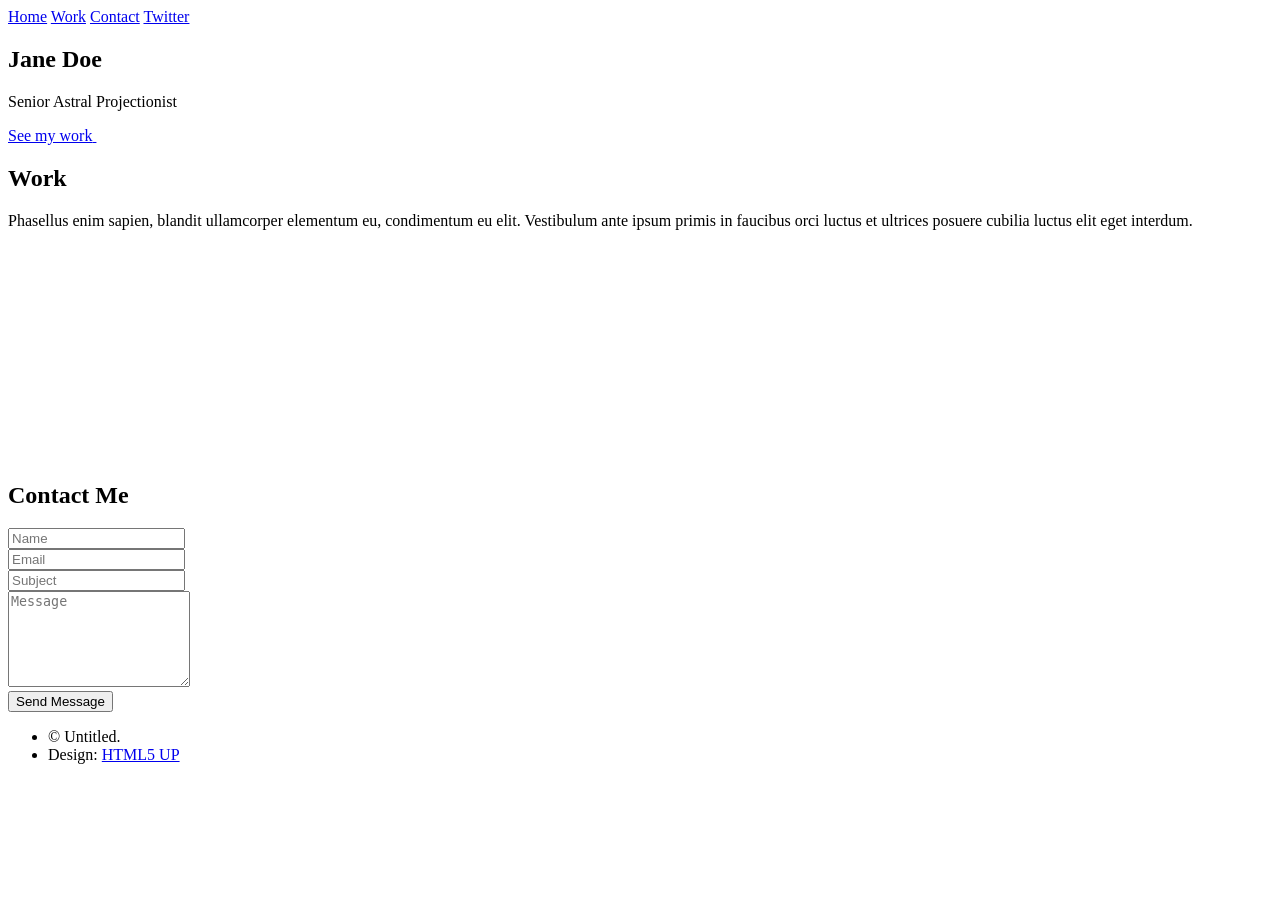
==== index.html @ b9b52a39 "template upload" ====
<!DOCTYPE HTML>
<!--
	Astral by HTML5 UP
	html5up.net | @ajlkn
	Free for personal and commercial use under the CCA 3.0 license (html5up.net/license)
-->
<html>
	<head>
		<title>Astral by HTML5 UP</title>
		<meta charset="utf-8" />
		<meta name="viewport" content="width=device-width, initial-scale=1, user-scalable=no" />
		<link rel="stylesheet" href="assets/css/main.css" />
		<noscript><link rel="stylesheet" href="assets/css/noscript.css" /></noscript>
	</head>
	<body class="is-preload">

		<!-- Wrapper-->
			<div id="wrapper">

				<!-- Nav -->
					<nav id="nav">
						<a href="#" class="icon solid fa-home"><span>Home</span></a>
						<a href="#work" class="icon solid fa-folder"><span>Work</span></a>
						<a href="#contact" class="icon solid fa-envelope"><span>Contact</span></a>
						<a href="https://twitter.com/ajlkn" class="icon brands fa-twitter"><span>Twitter</span></a>
					</nav>

				<!-- Main -->
					<div id="main">

						<!-- Me -->
							<article id="home" class="panel intro">
								<header>
									<h1>Jane Doe</h1>
									<p>Senior Astral Projectionist</p>
								</header>
								<a href="#work" class="jumplink pic">
									<span class="arrow icon solid fa-chevron-right"><span>See my work</span></span>
									<img src="images/me.jpg" alt="" />
								</a>
							</article>

						<!-- Work -->
							<article id="work" class="panel">
								<header>
									<h2>Work</h2>
								</header>
								<p>
									Phasellus enim sapien, blandit ullamcorper elementum eu, condimentum eu elit.
									Vestibulum ante ipsum primis in faucibus orci luctus et ultrices posuere cubilia
									luctus elit eget interdum.
								</p>
								<section>
									<div class="row">
										<div class="col-4 col-6-medium col-12-small">
											<a href="#" class="image fit"><img src="images/pic01.jpg" alt=""></a>
										</div>
										<div class="col-4 col-6-medium col-12-small">
											<a href="#" class="image fit"><img src="images/pic02.jpg" alt=""></a>
										</div>
										<div class="col-4 col-6-medium col-12-small">
											<a href="#" class="image fit"><img src="images/pic03.jpg" alt=""></a>
										</div>
										<div class="col-4 col-6-medium col-12-small">
											<a href="#" class="image fit"><img src="images/pic04.jpg" alt=""></a>
										</div>
										<div class="col-4 col-6-medium col-12-small">
											<a href="#" class="image fit"><img src="images/pic05.jpg" alt=""></a>
										</div>
										<div class="col-4 col-6-medium col-12-small">
											<a href="#" class="image fit"><img src="images/pic06.jpg" alt=""></a>
										</div>
										<div class="col-4 col-6-medium col-12-small">
											<a href="#" class="image fit"><img src="images/pic07.jpg" alt=""></a>
										</div>
										<div class="col-4 col-6-medium col-12-small">
											<a href="#" class="image fit"><img src="images/pic08.jpg" alt=""></a>
										</div>
										<div class="col-4 col-6-medium col-12-small">
											<a href="#" class="image fit"><img src="images/pic09.jpg" alt=""></a>
										</div>
										<div class="col-4 col-6-medium col-12-small">
											<a href="#" class="image fit"><img src="images/pic10.jpg" alt=""></a>
										</div>
										<div class="col-4 col-6-medium col-12-small">
											<a href="#" class="image fit"><img src="images/pic11.jpg" alt=""></a>
										</div>
										<div class="col-4 col-6-medium col-12-small">
											<a href="#" class="image fit"><img src="images/pic12.jpg" alt=""></a>
										</div>
									</div>
								</section>
							</article>

						<!-- Contact -->
							<article id="contact" class="panel">
								<header>
									<h2>Contact Me</h2>
								</header>
								<form action="#" method="post">
									<div>
										<div class="row">
											<div class="col-6 col-12-medium">
												<input type="text" name="name" placeholder="Name" />
											</div>
											<div class="col-6 col-12-medium">
												<input type="text" name="email" placeholder="Email" />
											</div>
											<div class="col-12">
												<input type="text" name="subject" placeholder="Subject" />
											</div>
											<div class="col-12">
												<textarea name="message" placeholder="Message" rows="6"></textarea>
											</div>
											<div class="col-12">
												<input type="submit" value="Send Message" />
											</div>
										</div>
									</div>
								</form>
							</article>

					</div>

				<!-- Footer -->
					<div id="footer">
						<ul class="copyright">
							<li>&copy; Untitled.</li><li>Design: <a href="http://html5up.net">HTML5 UP</a></li>
						</ul>
					</div>

			</div>

		<!-- Scripts -->
			<script src="assets/js/jquery.min.js"></script>
			<script src="assets/js/browser.min.js"></script>
			<script src="assets/js/breakpoints.min.js"></script>
			<script src="assets/js/util.js"></script>
			<script src="assets/js/main.js"></script>

	</body>
</html>
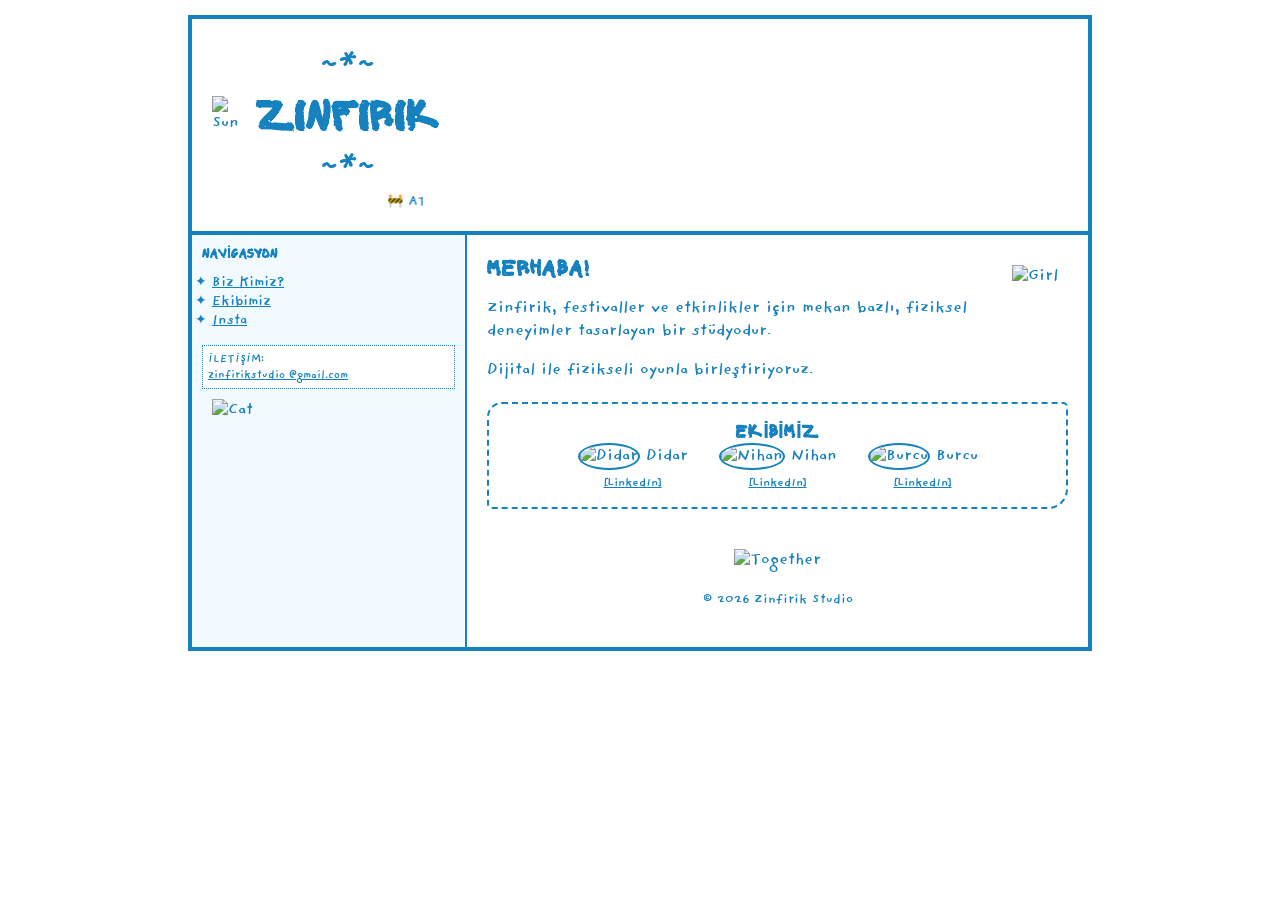
==== commit c35d0667: "index naming fix" ====
--- a/index.html
+++ b/index.html
@@ -1,142 +1,82 @@
-<!DOCTYPE HTML>
-<!--
-	Astral by HTML5 UP
-	html5up.net | @ajlkn
-	Free for personal and commercial use under the CCA 3.0 license (html5up.net/license)
--->
-<html>
-	<head>
-		<title>Astral by HTML5 UP</title>
-		<meta charset="utf-8" />
-		<meta name="viewport" content="width=device-width, initial-scale=1, user-scalable=no" />
-		<link rel="stylesheet" href="assets/css/main.css" />
-		<noscript><link rel="stylesheet" href="assets/css/noscript.css" /></noscript>
-	</head>
-	<body class="is-preload">
-
-		<!-- Wrapper-->
-			<div id="wrapper">
-
-				<!-- Nav -->
-					<nav id="nav">
-						<a href="#" class="icon solid fa-home"><span>Home</span></a>
-						<a href="#work" class="icon solid fa-folder"><span>Work</span></a>
-						<a href="#contact" class="icon solid fa-envelope"><span>Contact</span></a>
-						<a href="https://twitter.com/ajlkn" class="icon brands fa-twitter"><span>Twitter</span></a>
-					</nav>
-
-				<!-- Main -->
-					<div id="main">
-
-						<!-- Me -->
-							<article id="home" class="panel intro">
-								<header>
-									<h1>Jane Doe</h1>
-									<p>Senior Astral Projectionist</p>
-								</header>
-								<a href="#work" class="jumplink pic">
-									<span class="arrow icon solid fa-chevron-right"><span>See my work</span></span>
-									<img src="images/me.jpg" alt="" />
-								</a>
-							</article>
-
-						<!-- Work -->
-							<article id="work" class="panel">
-								<header>
-									<h2>Work</h2>
-								</header>
-								<p>
-									Phasellus enim sapien, blandit ullamcorper elementum eu, condimentum eu elit.
-									Vestibulum ante ipsum primis in faucibus orci luctus et ultrices posuere cubilia
-									luctus elit eget interdum.
-								</p>
-								<section>
-									<div class="row">
-										<div class="col-4 col-6-medium col-12-small">
-											<a href="#" class="image fit"><img src="images/pic01.jpg" alt=""></a>
-										</div>
-										<div class="col-4 col-6-medium col-12-small">
-											<a href="#" class="image fit"><img src="images/pic02.jpg" alt=""></a>
-										</div>
-										<div class="col-4 col-6-medium col-12-small">
-											<a href="#" class="image fit"><img src="images/pic03.jpg" alt=""></a>
-										</div>
-										<div class="col-4 col-6-medium col-12-small">
-											<a href="#" class="image fit"><img src="images/pic04.jpg" alt=""></a>
-										</div>
-										<div class="col-4 col-6-medium col-12-small">
-											<a href="#" class="image fit"><img src="images/pic05.jpg" alt=""></a>
-										</div>
-										<div class="col-4 col-6-medium col-12-small">
-											<a href="#" class="image fit"><img src="images/pic06.jpg" alt=""></a>
-										</div>
-										<div class="col-4 col-6-medium col-12-small">
-											<a href="#" class="image fit"><img src="images/pic07.jpg" alt=""></a>
-										</div>
-										<div class="col-4 col-6-medium col-12-small">
-											<a href="#" class="image fit"><img src="images/pic08.jpg" alt=""></a>
-										</div>
-										<div class="col-4 col-6-medium col-12-small">
-											<a href="#" class="image fit"><img src="images/pic09.jpg" alt=""></a>
-										</div>
-										<div class="col-4 col-6-medium col-12-small">
-											<a href="#" class="image fit"><img src="images/pic10.jpg" alt=""></a>
-										</div>
-										<div class="col-4 col-6-medium col-12-small">
-											<a href="#" class="image fit"><img src="images/pic11.jpg" alt=""></a>
-										</div>
-										<div class="col-4 col-6-medium col-12-small">
-											<a href="#" class="image fit"><img src="images/pic12.jpg" alt=""></a>
-										</div>
-									</div>
-								</section>
-							</article>
-
-						<!-- Contact -->
-							<article id="contact" class="panel">
-								<header>
-									<h2>Contact Me</h2>
-								</header>
-								<form action="#" method="post">
-									<div>
-										<div class="row">
-											<div class="col-6 col-12-medium">
-												<input type="text" name="name" placeholder="Name" />
-											</div>
-											<div class="col-6 col-12-medium">
-												<input type="text" name="email" placeholder="Email" />
-											</div>
-											<div class="col-12">
-												<input type="text" name="subject" placeholder="Subject" />
-											</div>
-											<div class="col-12">
-												<textarea name="message" placeholder="Message" rows="6"></textarea>
-											</div>
-											<div class="col-12">
-												<input type="submit" value="Send Message" />
-											</div>
-										</div>
-									</div>
-								</form>
-							</article>
-
-					</div>
-
-				<!-- Footer -->
-					<div id="footer">
-						<ul class="copyright">
-							<li>&copy; Untitled.</li><li>Design: <a href="http://html5up.net">HTML5 UP</a></li>
-						</ul>
-					</div>
-
-			</div>
-
-		<!-- Scripts -->
-			<script src="assets/js/jquery.min.js"></script>
-			<script src="assets/js/browser.min.js"></script>
-			<script src="assets/js/breakpoints.min.js"></script>
-			<script src="assets/js/util.js"></script>
-			<script src="assets/js/main.js"></script>
-
-	</body>
+<!DOCTYPE html>
+<html lang="tr">
+<head>
+    <meta charset="UTF-8">
+    <meta name="viewport" content="width=device-width, initial-scale=1.0">
+    <title>~*~ Zinfirik Playful Experiences ~*~</title>
+    <link rel="stylesheet" href="style.css">
+</head>
+<body>
+
+<div class="wrapper">
+    <div class="header">
+        <div class="header-content">
+            <div class="header-title-container">
+                <img src="images/sun.png" style="width: 40px; height: auto;" alt="Sun">
+                <h1 style="font-size: clamp(1.4em, 5vw, 3em);">
+                    <span class="tilde-deco">~*~</span> 
+                    ZINFIRIK 
+                    <span class="tilde-deco">~*~</span>
+                </h1>
+            </div>
+            <!-- Kayan yazı artık kapsayıcısı içinde ortalı -->
+            <marquee scrollamount="4" style="font-size: 0.8em; width: 80%;"><strong>🚧 ATÖLYEDEYİZ... ÇOK YAKINDA SİZLERLE! 🚧</strong></marquee>
+        </div>
+    </div>
+
+    <div class="main-container">
+        <div class="sidebar">
+            <h3>NAVİGASYON</h3>
+            <ul style="list-style: '✦ '; padding-left: 10px; line-height: 1.4; font-size: 0.85em;">
+                <li><a href="#biz">Biz Kimiz?</a></li>
+                <li><a href="#ekip">Ekibimiz</a></li>
+                <li><a href="https://instagram.com/zinfirik" target="_blank">Insta</a></li>
+            </ul>
+            
+            <div class="contact-box">
+                <strong>İLETİŞİM:</strong><br>
+                <a href="mailto:zinfirikstudio@gmail.com">zinfirikstudio @gmail.com</a>
+            </div>
+
+            <img src="images/cat.png" class="deco-img" style="width: 80%; margin-top: 10px;" alt="Cat">
+        </div>
+
+        <div class="content">
+            <div id="biz">
+                <img src="images/girl.png" class="deco-img float-right" alt="Girl">
+                <h2 style="font-size: 1.6em;">Merhaba!</h2>
+                <p><b>Zinfirik</b>, festivaller ve etkinlikler için <b>mekan bazlı, fiziksel deneyimler</b> tasarlayan bir stüdyodur.</p>
+                <p>Dijital ile fizikseli oyunla birleştiriyoruz.</p>
+            </div>
+
+            <div class="team-section" id="ekip">
+                <h3 style="font-size: 1.3em;">EKİBİMİZ</h3>
+                <div class="team-grid">
+                    <div class="team-member">
+                        <img src="images/teamDidar.png" alt="Didar">
+                        <strong>Didar</strong>
+                        <a href="https://www.linkedin.com/in/didar" target="_blank" style="font-size: 0.75em; display: block;">[LinkedIn]</a>
+                    </div>
+                    <div class="team-member">
+                        <img src="images/teamNihan.png" alt="Nihan">
+                        <strong>Nihan</strong>
+                        <a href="https://www.linkedin.com/in/nihan" target="_blank" style="font-size: 0.75em; display: block;">[LinkedIn]</a>
+                    </div>
+                    <div class="team-member">
+                        <img src="images/teamBurcu.png" alt="Burcu">
+                        <strong>Burcu</strong>
+                        <a href="https://www.linkedin.com/in/burcu" target="_blank" style="font-size: 0.75em; display: block;">[LinkedIn]</a>
+                    </div>
+                </div>
+            </div>
+
+            <div style="clear: both; text-align: center; padding-top: 20px;">
+                <img src="images/together.png" style="max-width: 120px;" alt="Together">
+                <p><small>© 2026 Zinfirik Studio</small></p>
+            </div>
+        </div>
+    </div>
+</div>
+
+</body>
 </html>
--- a/style.css
+++ b/style.css
@@ -0,0 +1,129 @@
+/* --- 1. FONT TANIMLAMALARI --- */
+@font-face {
+    font-family: 'Aka-AcidGRPathetic';
+    src: url('fonts/Aka-AcidGRPathetic.ttf.woff') format('woff'),
+         url('fonts/Aka-AcidGRPathetic.ttf.svg#Aka-AcidGRPathetic') format('svg'),
+         url('fonts/Aka-AcidGRPathetic.ttf.eot'),
+         url('fonts/Aka-AcidGRPathetic.ttf.eot?#iefix') format('embedded-opentype'); 
+    font-weight: normal; font-style: normal;
+}
+
+@font-face {
+    font-family: 'ProvidenceSans';
+    src: url('fonts/ProvidenceSansOffcW00Bold.ttf') format('truetype');
+    font-weight: bold; font-style: normal;
+}
+
+/* --- 2. TEMEL AYARLAR --- */
+:root {
+    --main-blue: #1581bf;
+    --bg-white: #ffffff;
+    --title-font: 'Aka-AcidGRPathetic', sans-serif;
+    --body-font: 'ProvidenceSans', sans-serif;
+}
+
+body {
+    background-color: var(--bg-white);
+    background-image: url('images/clipart1.gif'); 
+    background-repeat: repeat;
+    color: var(--main-blue);
+    font-family: var(--body-font);
+    margin: 0;
+    padding: 5px;
+}
+
+h1, h2, h3 { font-family: var(--title-font); text-transform: uppercase; margin: 0; }
+a { color: var(--main-blue); font-weight: bold; text-decoration: underline; }
+a:hover { color: #FF4500; }
+
+/* --- 3. LAYOUT --- */
+.wrapper {
+    max-width: 900px;
+    margin: 10px auto;
+    border: 4px solid var(--main-blue);
+    background: rgba(255, 255, 255, 0.98);
+    display: table;
+    width: 100%;
+    border-collapse: collapse;
+}
+
+.header {
+    display: table-row;
+    border-bottom: 4px solid var(--main-blue);
+}
+
+/* Başlık alanını tam ortalamak için flex düzeni */
+.header-content {
+    padding: 20px;
+    display: flex;
+    flex-direction: column;
+    align-items: center;
+    justify-content: center;
+    text-align: center;
+}
+
+.header-title-container {
+    display: flex;
+    align-items: center;
+    justify-content: center;
+    gap: 10px;
+    width: 100%;
+}
+
+.tilde-deco {
+    font-family: var(--body-font);
+    font-size: 0.7em;
+    vertical-align: middle;
+}
+
+.main-container { display: table-row; }
+
+.sidebar {
+    display: table-cell;
+    width: 140px; 
+    border-right: 2px solid var(--main-blue);
+    padding: 10px;
+    background: #f0faff;
+    vertical-align: top;
+}
+
+.sidebar h3 { font-size: 0.9em; margin-bottom: 8px; }
+
+.content {
+    display: table-cell;
+    padding: 20px;
+    vertical-align: top;
+}
+
+/* --- 4. BİLEŞENLER --- */
+.deco-img { max-width: 120px; height: auto; margin: 10px; }
+.float-right { float: right; margin-left: 15px; }
+
+.team-section {
+    border: 2px dashed var(--main-blue);
+    padding: 15px;
+    margin: 20px 0;
+    border-radius: 15px 5px 20px 5px;
+    text-align: center;
+}
+
+.team-grid { display: flex; flex-wrap: wrap; justify-content: center; gap: 15px; }
+.team-member { width: 130px; text-align: center; }
+.team-member img {
+    width: 90px; height: 90px;
+    border-radius: 50%; border: 2px solid var(--main-blue); 
+    object-fit: cover; background: #fff; margin-bottom: 5px;
+}
+
+.contact-box {
+    margin-top: 10px; padding: 5px;
+    border: 1px dotted var(--main-blue);
+    background: #fff; font-size: 0.7em;
+    word-break: break-all;
+}
+
+/* --- 5. MOBİL --- */
+@media (max-width: 750px) {
+    .wrapper, .sidebar, .content { display: block; width: 100%; border: none; }
+    .sidebar { border-bottom: 3px solid var(--main-blue); text-align: center; width: 100%; }
+}
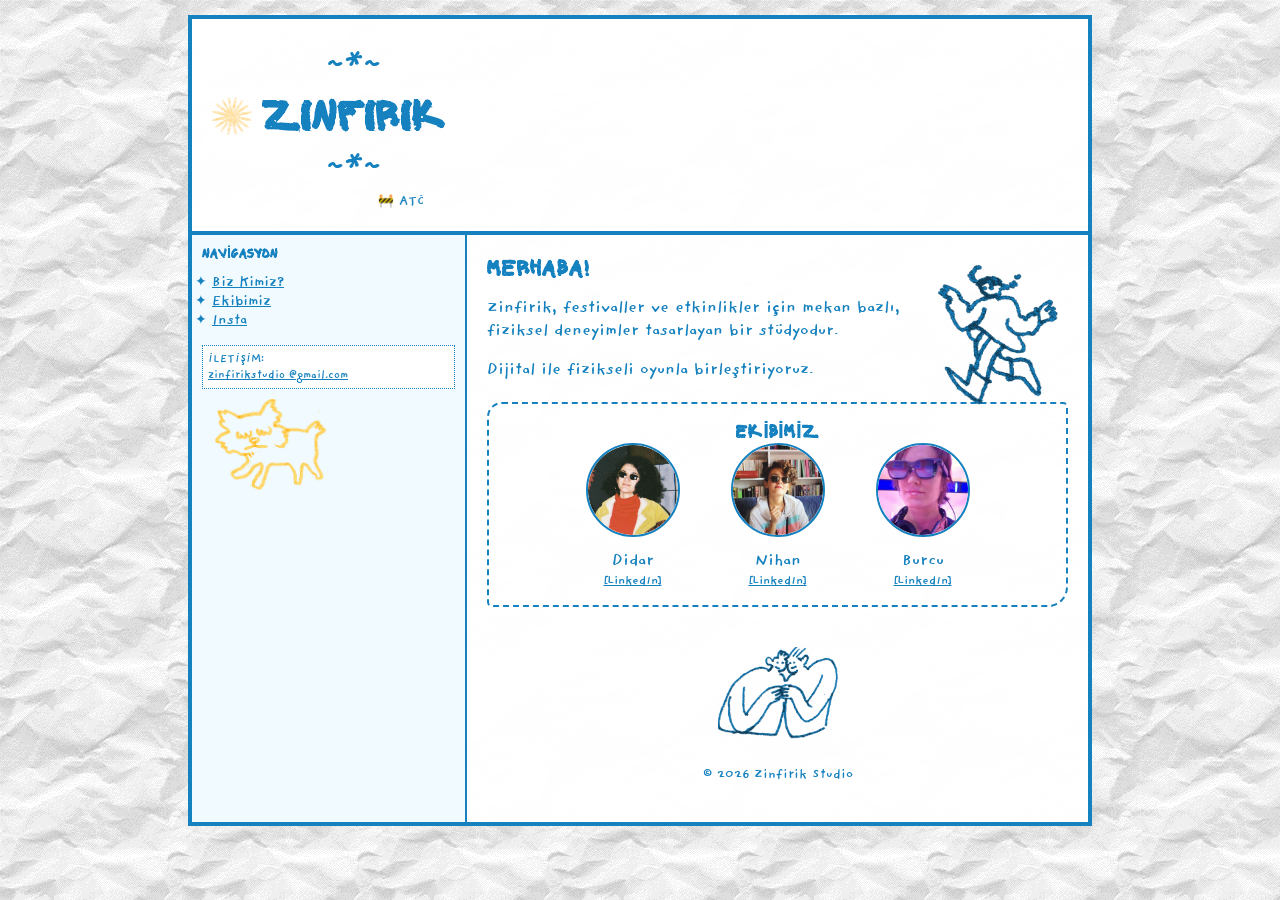
==== commit 1ceb8c3b: "linkedin links updated" ====
--- a/index.html
+++ b/index.html
@@ -19,7 +19,7 @@
                     <span class="tilde-deco">~*~</span>
                 </h1>
             </div>
-            <!-- Kayan yazı artık kapsayıcısı içinde ortalı -->
+            <!-- Kayan yazı -->
             <marquee scrollamount="4" style="font-size: 0.8em; width: 80%;"><strong>🚧 ATÖLYEDEYİZ... ÇOK YAKINDA SİZLERLE! 🚧</strong></marquee>
         </div>
     </div>
@@ -55,17 +55,17 @@
                     <div class="team-member">
                         <img src="images/teamDidar.png" alt="Didar">
                         <strong>Didar</strong>
-                        <a href="https://www.linkedin.com/in/didar" target="_blank" style="font-size: 0.75em; display: block;">[LinkedIn]</a>
+                        <a href="https://www.linkedin.com/in/meral-didar-aglac/" target="_blank" style="font-size: 0.75em; display: block;">[LinkedIn]</a>
                     </div>
                     <div class="team-member">
                         <img src="images/teamNihan.png" alt="Nihan">
                         <strong>Nihan</strong>
-                        <a href="https://www.linkedin.com/in/nihan" target="_blank" style="font-size: 0.75em; display: block;">[LinkedIn]</a>
+                        <a href="https://www.linkedin.com/in/nihanisler/" target="_blank" style="font-size: 0.75em; display: block;">[LinkedIn]</a>
                     </div>
                     <div class="team-member">
                         <img src="images/teamBurcu.png" alt="Burcu">
                         <strong>Burcu</strong>
-                        <a href="https://www.linkedin.com/in/burcu" target="_blank" style="font-size: 0.75em; display: block;">[LinkedIn]</a>
+                        <a href="https://www.linkedin.com/in/zeynepburcukaya/" target="_blank" style="font-size: 0.75em; display: block;">[LinkedIn]</a>
                     </div>
                 </div>
             </div>
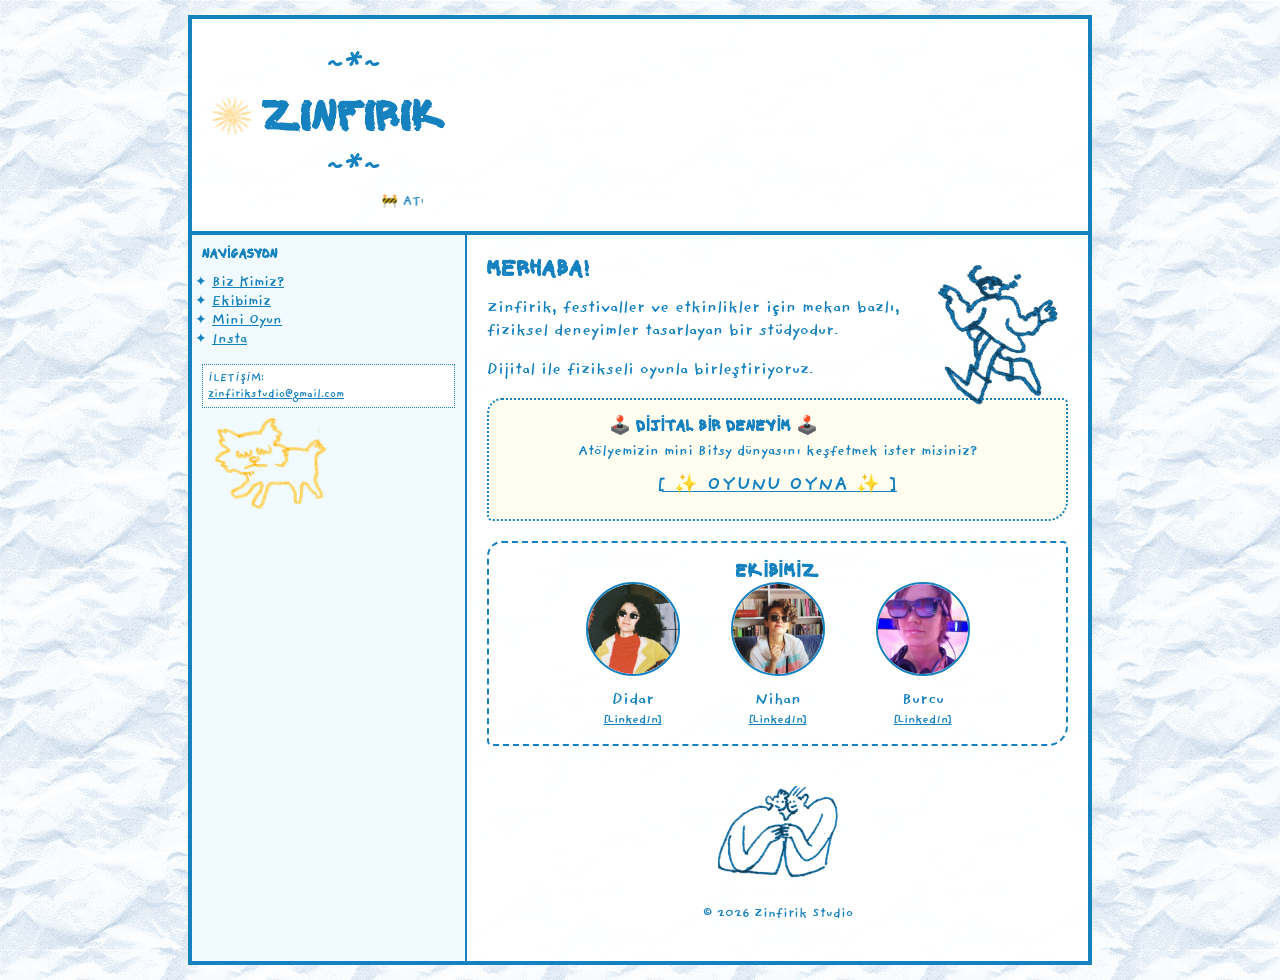
==== commit ee5f34af: "Update index.html added game" ====
--- a/index.html
+++ b/index.html
@@ -19,7 +19,6 @@
                     <span class="tilde-deco">~*~</span>
                 </h1>
             </div>
-            <!-- Kayan yazı -->
             <marquee scrollamount="4" style="font-size: 0.8em; width: 80%;"><strong>🚧 ATÖLYEDEYİZ... ÇOK YAKINDA SİZLERLE! 🚧</strong></marquee>
         </div>
     </div>
@@ -30,12 +29,13 @@
             <ul style="list-style: '✦ '; padding-left: 10px; line-height: 1.4; font-size: 0.85em;">
                 <li><a href="#biz">Biz Kimiz?</a></li>
                 <li><a href="#ekip">Ekibimiz</a></li>
+                <li><a href="game.html" target="_blank">Mini Oyun</a></li>
                 <li><a href="https://instagram.com/zinfirik" target="_blank">Insta</a></li>
             </ul>
             
             <div class="contact-box">
                 <strong>İLETİŞİM:</strong><br>
-                <a href="mailto:zinfirikstudio@gmail.com">zinfirikstudio @gmail.com</a>
+                <a href="mailto:zinfirikstudio@gmail.com">zinfirikstudio@gmail.com</a>
             </div>
 
             <img src="images/cat.png" class="deco-img" style="width: 80%; margin-top: 10px;" alt="Cat">
@@ -47,6 +47,14 @@
                 <h2 style="font-size: 1.6em;">Merhaba!</h2>
                 <p><b>Zinfirik</b>, festivaller ve etkinlikler için <b>mekan bazlı, fiziksel deneyimler</b> tasarlayan bir stüdyodur.</p>
                 <p>Dijital ile fizikseli oyunla birleştiriyoruz.</p>
+            </div>
+
+            <div class="team-section" style="border-style: dotted; margin: 15px 0; background: #fffdf0;">
+                <h3 style="font-size: 1.1em; margin-bottom: 5px;">🕹️ DİJİTAL BİR DENEYİM 🕹️</h3>
+                <p style="font-size: 0.9em; margin: 5px 0;">Atölyemizin mini Bitsy dünyasını keşfetmek ister misiniz?</p>
+                <p style="margin-top: 10px; margin-bottom: 5px;">
+                    <a href="game.html" target="_blank" style="font-size: 1.2em; letter-spacing: 1px;"><b>[ ✨ OYUNU OYNA ✨ ]</b></a>
+                </p>
             </div>
 
             <div class="team-section" id="ekip">
@@ -79,4 +87,4 @@
 </div>
 
 </body>
-</html>+</html>
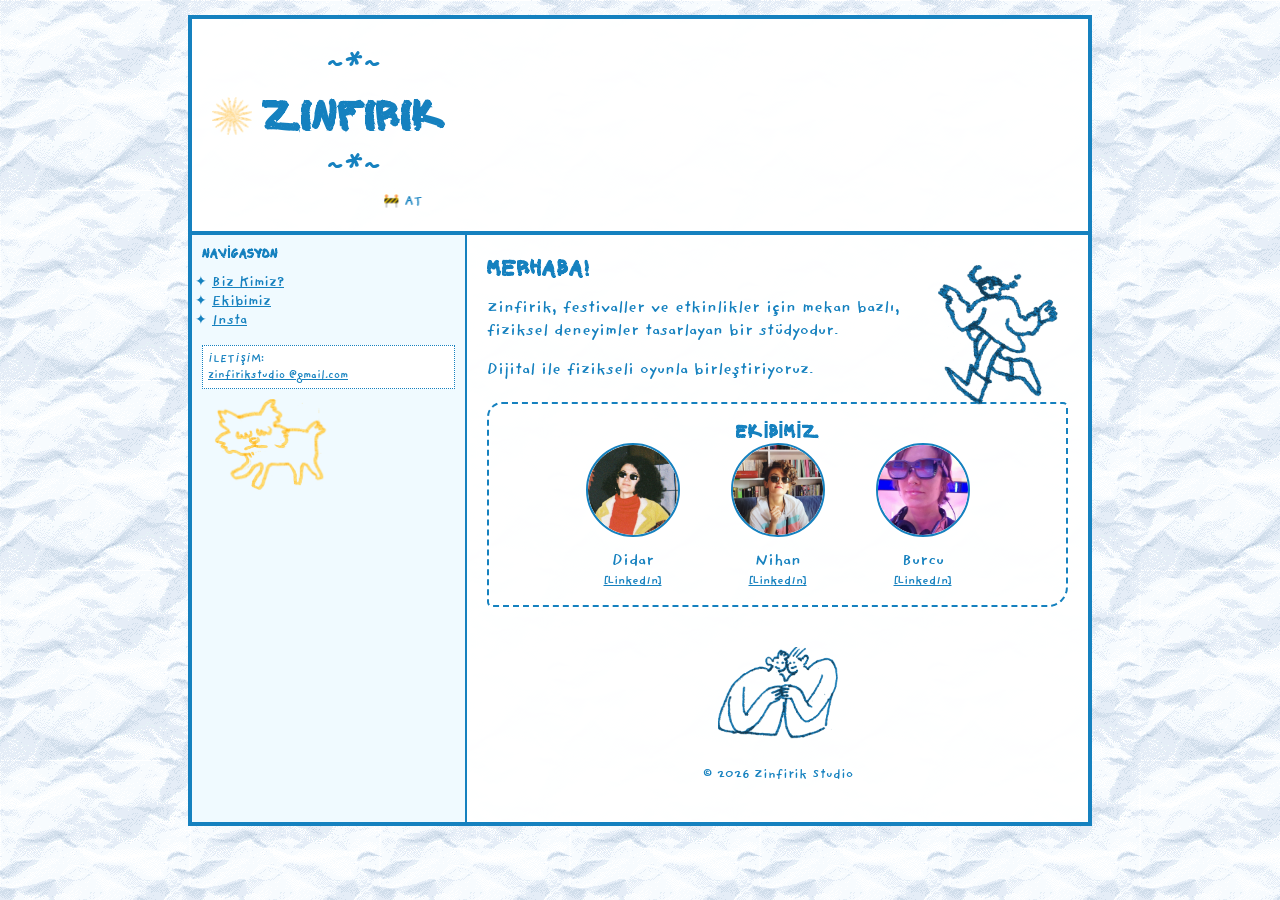
==== commit 671260a9: "Revert "Update index.html added game" This reverts commit ee5f34affe20d7eec46266d7623b67bb92fb0d13." ====
--- a/index.html
+++ b/index.html
@@ -19,6 +19,7 @@
                     <span class="tilde-deco">~*~</span>
                 </h1>
             </div>
+            <!-- Kayan yazı -->
             <marquee scrollamount="4" style="font-size: 0.8em; width: 80%;"><strong>🚧 ATÖLYEDEYİZ... ÇOK YAKINDA SİZLERLE! 🚧</strong></marquee>
         </div>
     </div>
@@ -29,13 +30,12 @@
             <ul style="list-style: '✦ '; padding-left: 10px; line-height: 1.4; font-size: 0.85em;">
                 <li><a href="#biz">Biz Kimiz?</a></li>
                 <li><a href="#ekip">Ekibimiz</a></li>
-                <li><a href="game.html" target="_blank">Mini Oyun</a></li>
                 <li><a href="https://instagram.com/zinfirik" target="_blank">Insta</a></li>
             </ul>
             
             <div class="contact-box">
                 <strong>İLETİŞİM:</strong><br>
-                <a href="mailto:zinfirikstudio@gmail.com">zinfirikstudio@gmail.com</a>
+                <a href="mailto:zinfirikstudio@gmail.com">zinfirikstudio @gmail.com</a>
             </div>
 
             <img src="images/cat.png" class="deco-img" style="width: 80%; margin-top: 10px;" alt="Cat">
@@ -47,14 +47,6 @@
                 <h2 style="font-size: 1.6em;">Merhaba!</h2>
                 <p><b>Zinfirik</b>, festivaller ve etkinlikler için <b>mekan bazlı, fiziksel deneyimler</b> tasarlayan bir stüdyodur.</p>
                 <p>Dijital ile fizikseli oyunla birleştiriyoruz.</p>
-            </div>
-
-            <div class="team-section" style="border-style: dotted; margin: 15px 0; background: #fffdf0;">
-                <h3 style="font-size: 1.1em; margin-bottom: 5px;">🕹️ DİJİTAL BİR DENEYİM 🕹️</h3>
-                <p style="font-size: 0.9em; margin: 5px 0;">Atölyemizin mini Bitsy dünyasını keşfetmek ister misiniz?</p>
-                <p style="margin-top: 10px; margin-bottom: 5px;">
-                    <a href="game.html" target="_blank" style="font-size: 1.2em; letter-spacing: 1px;"><b>[ ✨ OYUNU OYNA ✨ ]</b></a>
-                </p>
             </div>
 
             <div class="team-section" id="ekip">
@@ -87,4 +79,4 @@
 </div>
 
 </body>
-</html>
+</html>
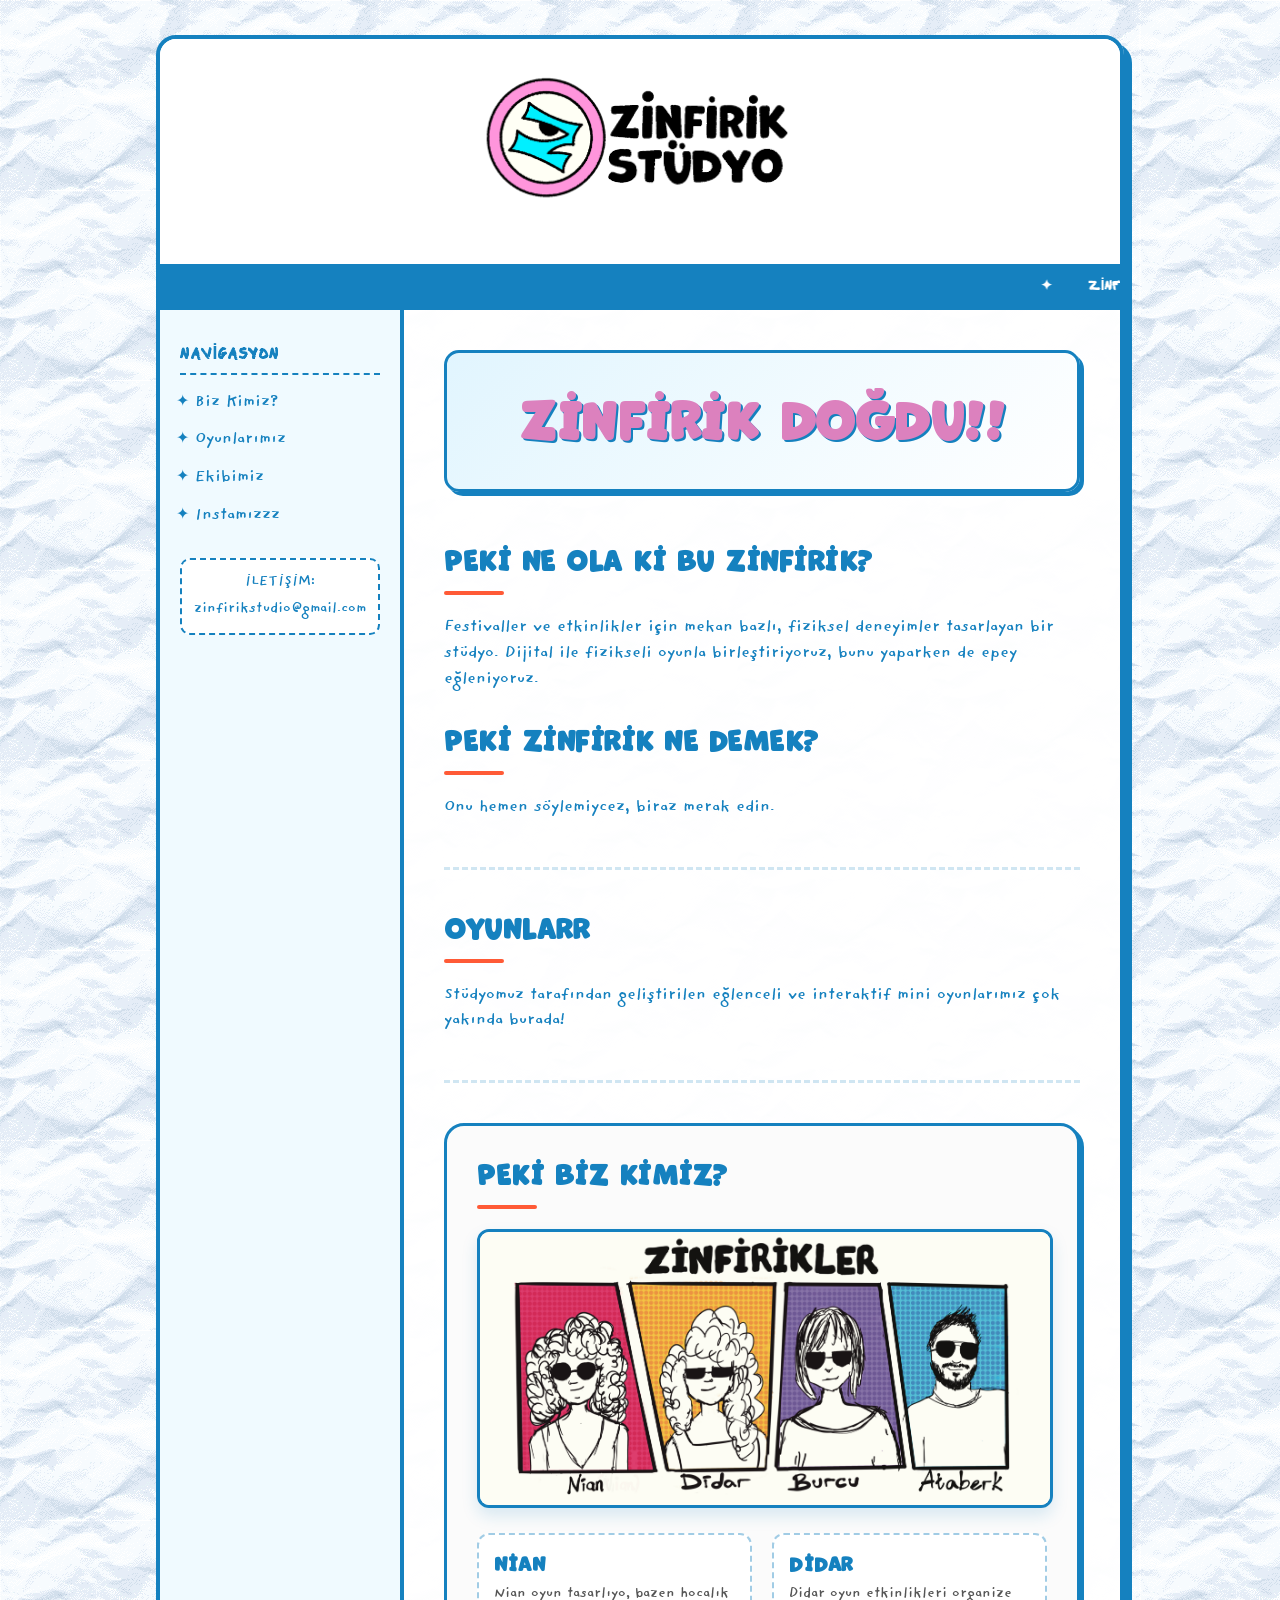
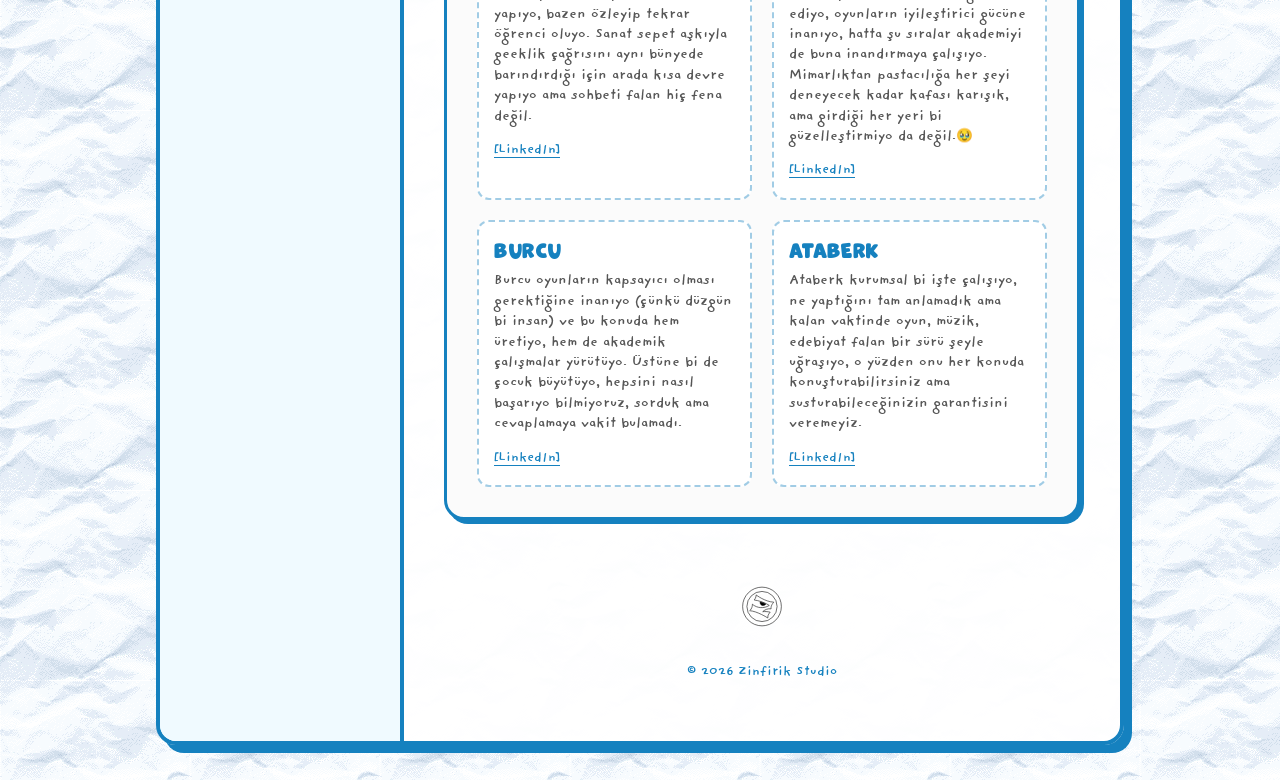
==== commit ff804762: "anasayfa değişimi" ====
--- a/index.html
+++ b/index.html
@@ -9,69 +9,90 @@
 <body>
 
 <div class="wrapper">
+    <!-- Header with SVG brand logo -->
     <div class="header">
         <div class="header-content">
-            <div class="header-title-container">
-                <img src="images/sun.png" style="width: 40px; height: auto;" alt="Sun">
-                <h1 style="font-size: clamp(1.4em, 5vw, 3em);">
-                    <span class="tilde-deco">~*~</span> 
-                    ZINFIRIK 
-                    <span class="tilde-deco">~*~</span>
-                </h1>
-            </div>
-            <!-- Kayan yazı -->
-            <marquee scrollamount="4" style="font-size: 0.8em; width: 80%;"><strong>🚧 ATÖLYEDEYİZ... ÇOK YAKINDA SİZLERLE! 🚧</strong></marquee>
+            <img src="images/zinfirik_logo_normal.svg" class="header-logo" alt="Zinfirik Logo">
         </div>
+    </div>
+    
+    <!-- Marquee scrolling text banner -->
+    <div class="marquee-container">
+        <marquee scrollamount="5"><strong> ✦ &nbsp;&nbsp;&nbsp;&nbsp; ZİNFİRİK OYUN STUDYOSU DOĞDU! &nbsp;&nbsp;&nbsp;&nbsp; ✦ &nbsp;&nbsp;&nbsp;&nbsp; MEKAN BAZLI DENEYİMLER VE DİJİTAL OYUNLAR!</strong></marquee>
     </div>
 
     <div class="main-container">
+        <!-- Sidebar Navigation -->
         <div class="sidebar">
             <h3>NAVİGASYON</h3>
-            <ul style="list-style: '✦ '; padding-left: 10px; line-height: 1.4; font-size: 0.85em;">
+            <ul>
                 <li><a href="#biz">Biz Kimiz?</a></li>
+                <li><a href="#oyunlar">Oyunlarımız</a></li>
                 <li><a href="#ekip">Ekibimiz</a></li>
-                <li><a href="https://instagram.com/zinfirik" target="_blank">Insta</a></li>
+                <li><a href="https://instagram.com/zinfirik" target="_blank">Instamızzz</a></li>
             </ul>
             
             <div class="contact-box">
-                <strong>İLETİŞİM:</strong><br>
-                <a href="mailto:zinfirikstudio@gmail.com">zinfirikstudio @gmail.com</a>
+                <strong>İLETİŞİM:</strong>
+                <a href="mailto:zinfirikstudio@gmail.com">zinfirikstudio@gmail.com</a>
+            </div>
+        </div>
+
+        <!-- Content Area -->
+        <div class="content">
+            <!-- Hero Section -->
+            <div class="hero-announcement">
+                <h2>Zinfirik doğdu!!</h2>
             </div>
 
-            <img src="images/cat.png" class="deco-img" style="width: 80%; margin-top: 10px;" alt="Cat">
-        </div>
-
-        <div class="content">
-            <div id="biz">
-                <img src="images/girl.png" class="deco-img float-right" alt="Girl">
-                <h2 style="font-size: 1.6em;">Merhaba!</h2>
-                <p><b>Zinfirik</b>, festivaller ve etkinlikler için <b>mekan bazlı, fiziksel deneyimler</b> tasarlayan bir stüdyodur.</p>
-                <p>Dijital ile fizikseli oyunla birleştiriyoruz.</p>
+            <!-- About Section -->
+            <div class="section" id="biz">
+                <h3 class="section-title">Peki ne ola ki bu Zinfirik?</h3>
+                <p>Festivaller ve etkinlikler için mekan bazlı, fiziksel deneyimler tasarlayan bir stüdyo. Dijital ile fizikseli oyunla birleştiriyoruz, bunu yaparken de epey eğleniyoruz.</p>
+                
+                <h3 class="section-title" style="margin-top: 30px;">Peki Zinfirik ne demek?</h3>
+                <p>Onu hemen söylemiycez, biraz merak edin.</p>
             </div>
 
+            <!-- Games Section -->
+            <div class="section" id="oyunlar">
+                <h3 class="section-title">OYUNLARR</h3>
+                <p>Stüdyomuz tarafından geliştirilen eğlenceli ve interaktif mini oyunlarımız çok yakında burada!</p>
+            </div>
+
+            <!-- Team Section with zinfirikler_ekip.jpg -->
             <div class="team-section" id="ekip">
-                <h3 style="font-size: 1.3em;">EKİBİMİZ</h3>
-                <div class="team-grid">
-                    <div class="team-member">
-                        <img src="images/teamDidar.png" alt="Didar">
-                        <strong>Didar</strong>
-                        <a href="https://www.linkedin.com/in/meral-didar-aglac/" target="_blank" style="font-size: 0.75em; display: block;">[LinkedIn]</a>
+                <h3 class="section-title">Peki biz kimiz?</h3>
+                <div class="team-image-container">
+                    <img src="images/zinfirikler_ekip.jpg" class="team-image" alt="Zinfirik Ekibi">
+                </div>
+                <div class="team-bios">
+                    <div class="bio-card">
+                        <h4>Nian</h4>
+                        <p>Nian oyun tasarlıyo, bazen hocalık yapıyo, bazen özleyip tekrar öğrenci oluyo. Sanat sepet aşkıyla geeklik çağrısını aynı bünyede barındırdığı için arada kısa devre yapıyo ama sohbeti falan hiç fena değil.</p>
+                        <a href="https://www.linkedin.com/in/nihanisler/" target="_blank">[LinkedIn]</a>
                     </div>
-                    <div class="team-member">
-                        <img src="images/teamNihan.png" alt="Nihan">
-                        <strong>Nihan</strong>
-                        <a href="https://www.linkedin.com/in/nihanisler/" target="_blank" style="font-size: 0.75em; display: block;">[LinkedIn]</a>
+                    <div class="bio-card">
+                        <h4>Didar</h4>
+                        <p>Didar oyun etkinlikleri organize ediyo, oyunların iyileştirici gücüne inanıyo, hatta şu sıralar akademiyi de buna inandırmaya çalışıyo. Mimarlıktan pastacılığa her şeyi deneyecek kadar kafası karışık, ama girdiği her yeri bi güzelleştirmiyo da değil.🥹</p>
+                        <a href="https://www.linkedin.com/in/meral-didar-aglac/" target="_blank">[LinkedIn]</a>
                     </div>
-                    <div class="team-member">
-                        <img src="images/teamBurcu.png" alt="Burcu">
-                        <strong>Burcu</strong>
-                        <a href="https://www.linkedin.com/in/zeynepburcukaya/" target="_blank" style="font-size: 0.75em; display: block;">[LinkedIn]</a>
+                    <div class="bio-card">
+                        <h4>Burcu</h4>
+                        <p>Burcu oyunların kapsayıcı olması gerektiğine inanıyo (çünkü düzgün bi insan) ve bu konuda hem üretiyo, hem de akademik çalışmalar yürütüyo. Üstüne bi de çocuk büyütüyo, hepsini nasıl başarıyo bilmiyoruz, sorduk ama cevaplamaya vakit bulamadı.</p>
+                        <a href="https://www.linkedin.com/in/zeynepburcukaya/" target="_blank">[LinkedIn]</a>
+                    </div>
+                    <div class="bio-card">
+                        <h4>Ataberk</h4>
+                        <p>Ataberk kurumsal bi işte çalışıyo, ne yaptığını tam anlamadık ama kalan vaktinde oyun, müzik, edebiyat falan bir sürü şeyle uğraşıyo, o yüzden onu her konuda konuşturabilirsiniz ama susturabileceğinizin garantisini veremeyiz.</p>
+                        <a href="https://www.linkedin.com/in/ataberkozbay" target="_blank">[LinkedIn]</a>
                     </div>
                 </div>
             </div>
 
-            <div style="clear: both; text-align: center; padding-top: 20px;">
-                <img src="images/together.png" style="max-width: 120px;" alt="Together">
+            <!-- Footer with Outline Logo Stamp -->
+            <div style="clear: both; text-align: center; padding-top: 20px; display: flex; flex-direction: column; align-items: center;">
+                <img src="images/zinfirik_logo_outline.svg" class="footer-stamp" alt="Zinfirik Outline Logo">
                 <p><small>© 2026 Zinfirik Studio</small></p>
             </div>
         </div>
--- a/style.css
+++ b/style.css
@@ -14,12 +14,22 @@
     font-weight: bold; font-style: normal;
 }
 
-/* --- 2. TEMEL AYARLAR --- */
+@font-face {
+    font-family: 'MarvinRound';
+    src: url('fonts/Marvin-Round.ttf') format('truetype');
+    font-weight: normal; font-style: normal;
+}
+
+/* --- 2. TEMEL AYARLAR & DEĞİŞKENLER --- */
 :root {
     --main-blue: #1581bf;
+    --accent-orange: #ff5a36;
+    --accent-yellow: #ffcc00;
     --bg-white: #ffffff;
-    --title-font: 'Aka-AcidGRPathetic', sans-serif;
+    --card-bg: rgba(255, 255, 255, 0.96);
+    --title-font: 'MarvinRound', 'Aka-AcidGRPathetic', sans-serif;
     --body-font: 'ProvidenceSans', sans-serif;
+    --funky-font: 'Aka-AcidGRPathetic', sans-serif;
 }
 
 body {
@@ -29,101 +39,377 @@
     color: var(--main-blue);
     font-family: var(--body-font);
     margin: 0;
-    padding: 5px;
-}
-
-h1, h2, h3 { font-family: var(--title-font); text-transform: uppercase; margin: 0; }
-a { color: var(--main-blue); font-weight: bold; text-decoration: underline; }
-a:hover { color: #FF4500; }
+    padding: 15px;
+    line-height: 1.6;
+}
+
+h1, h2, h3, h4 {
+    font-family: var(--title-font);
+    text-transform: uppercase;
+    margin: 0;
+    letter-spacing: 0.5px;
+}
+
+h1 {
+    font-size: clamp(2rem, 5vw, 3.5rem);
+}
+
+h2 {
+    font-size: clamp(1.5rem, 4vw, 2.2rem);
+    color: var(--main-blue);
+    position: relative;
+    display: inline-block;
+}
+
+h3 {
+    font-size: clamp(1.2rem, 3vw, 1.6rem);
+}
+
+a {
+    color: var(--main-blue);
+    font-weight: bold;
+    text-decoration: underline;
+    text-underline-offset: 4px;
+    transition: all 0.2s ease-in-out;
+}
+
+a:hover {
+    color: var(--accent-orange);
+    text-shadow: 1px 1px 0px rgba(255, 90, 54, 0.2);
+}
 
 /* --- 3. LAYOUT --- */
 .wrapper {
-    max-width: 900px;
-    margin: 10px auto;
+    max-width: 960px;
+    margin: 20px auto;
     border: 4px solid var(--main-blue);
-    background: rgba(255, 255, 255, 0.98);
-    display: table;
-    width: 100%;
-    border-collapse: collapse;
-}
-
-.header {
-    display: table-row;
-    border-bottom: 4px solid var(--main-blue);
-}
-
-/* Başlık alanını tam ortalamak için flex düzeni */
-.header-content {
-    padding: 20px;
+    box-shadow: 8px 8px 0px var(--main-blue);
+    background: var(--card-bg);
+    border-radius: 20px;
+    overflow: hidden;
     display: flex;
     flex-direction: column;
-    align-items: center;
-    justify-content: center;
+}
+
+/* Header */
+.header {
+    border-bottom: 4px solid var(--main-blue);
+    background: var(--bg-white);
+    padding: 30px 20px;
     text-align: center;
-}
-
-.header-title-container {
+    position: relative;
+}
+
+.header-logo {
+    max-width: 100%;
+    height: auto;
+    max-height: 140px;
+    margin-bottom: 15px;
+    transition: transform 0.3s ease;
+}
+
+.header-logo:hover {
+    transform: scale(1.02);
+}
+
+/* Kayan Yazı Banner */
+.marquee-container {
+    background: var(--main-blue);
+    color: var(--bg-white);
+    padding: 6px 0;
+    font-family: var(--funky-font);
+    font-size: 0.9rem;
+    overflow: hidden;
+    white-space: nowrap;
+}
+
+.main-container {
     display: flex;
-    align-items: center;
-    justify-content: center;
-    gap: 10px;
+    min-height: 500px;
+}
+
+/* Sidebar */
+.sidebar {
+    width: 200px;
+    border-right: 4px solid var(--main-blue);
+    background: #f0faff;
+    padding: 30px 20px;
+    flex-shrink: 0;
+}
+
+.sidebar h3 {
+    font-family: var(--funky-font);
+    font-size: 1.1rem;
+    border-bottom: 2px dashed var(--main-blue);
+    padding-bottom: 5px;
+    margin-bottom: 15px;
+}
+
+.sidebar ul {
+    list-style: '✦ ';
+    padding-left: 15px;
+    margin: 0 0 30px 0;
+}
+
+.sidebar li {
+    margin-bottom: 12px;
+}
+
+.sidebar a {
+    text-decoration: none;
+}
+
+.sidebar a:hover {
+    text-decoration: underline;
+}
+
+.contact-box {
+    padding: 12px;
+    border: 2px dashed var(--main-blue);
+    border-radius: 10px;
+    background: var(--bg-white);
+    font-size: 0.85rem;
+    word-break: break-all;
+    text-align: center;
+}
+
+.contact-box strong {
+    display: block;
+    margin-bottom: 5px;
+}
+
+/* Content Area */
+.content {
+    flex-grow: 1;
+    padding: 40px;
+    display: flex;
+    flex-direction: column;
+    gap: 40px;
+}
+
+/* Section Styling */
+.section {
+    padding-bottom: 30px;
+    border-bottom: 3px dashed rgba(21, 129, 191, 0.2);
+}
+
+.section:last-child {
+    border-bottom: none;
+}
+
+.section-title {
+    margin-bottom: 20px;
+    font-family: var(--title-font);
+}
+
+.section-title::after {
+    content: '';
+    display: block;
+    width: 60px;
+    height: 4px;
+    background: var(--accent-orange);
+    margin-top: 8px;
+    border-radius: 2px;
+}
+
+/* Hero Section */
+.hero-announcement {
+    text-align: center;
+    background: linear-gradient(135deg, #e1f5fe, #fff);
+    border: 3px solid var(--main-blue);
+    border-radius: 15px;
+    padding: 30px;
+    margin-bottom: 10px;
+    box-shadow: 4px 4px 0px var(--main-blue);
+}
+
+.hero-announcement h2 {
+    font-size: clamp(2rem, 5vw, 3rem);
+    color: #dc81be;
+    text-shadow: 2px 2px 0 var(--main-blue);
+    animation: bounce 2s infinite ease-in-out;
+}
+
+/* Games Grid */
+.games-grid {
+    display: grid;
+    grid-template-columns: repeat(auto-fit, minmax(220px, 1fr));
+    gap: 20px;
+    margin-top: 15px;
+}
+
+.game-card {
+    background: var(--bg-white);
+    border: 3px solid var(--main-blue);
+    border-radius: 15px;
+    padding: 20px;
+    box-shadow: 4px 4px 0 var(--main-blue);
+    transition: all 0.2s ease-in-out;
+    display: flex;
+    flex-direction: column;
+    justify-content: space-between;
+}
+
+.game-card:hover {
+    transform: translate(-4px, -4px);
+    box-shadow: 8px 8px 0 var(--main-blue);
+}
+
+.game-card h4 {
+    margin-top: 0;
+    font-family: var(--title-font);
+    font-size: 1.25rem;
+    color: var(--main-blue);
+}
+
+.game-card p {
+    font-size: 0.9rem;
+    margin: 10px 0 20px 0;
+    color: #444;
+}
+
+.game-btn {
+    display: inline-block;
+    background: var(--main-blue);
+    color: var(--bg-white) !important;
+    text-align: center;
+    padding: 8px 16px;
+    border-radius: 8px;
+    text-decoration: none;
+    font-size: 0.9rem;
+    font-weight: bold;
+    border: 2px solid var(--main-blue);
+    transition: all 0.2s ease-in-out;
+}
+
+.game-btn:hover {
+    background: var(--accent-orange);
+    border-color: var(--accent-orange);
+    transform: translateY(-2px);
+    box-shadow: 0 4px 8px rgba(255, 90, 54, 0.3);
+}
+
+/* Team Section */
+.team-section {
+    background: #fbfbfb;
+    border: 3px solid var(--main-blue);
+    border-radius: 20px;
+    padding: 30px;
+    box-shadow: 4px 4px 0 var(--main-blue);
+}
+
+.team-image-container {
     width: 100%;
-}
-
-.tilde-deco {
-    font-family: var(--body-font);
-    font-size: 0.7em;
-    vertical-align: middle;
-}
-
-.main-container { display: table-row; }
-
-.sidebar {
-    display: table-cell;
-    width: 140px; 
-    border-right: 2px solid var(--main-blue);
-    padding: 10px;
-    background: #f0faff;
-    vertical-align: top;
-}
-
-.sidebar h3 { font-size: 0.9em; margin-bottom: 8px; }
-
-.content {
-    display: table-cell;
-    padding: 20px;
-    vertical-align: top;
-}
-
-/* --- 4. BİLEŞENLER --- */
-.deco-img { max-width: 120px; height: auto; margin: 10px; }
-.float-right { float: right; margin-left: 15px; }
-
-.team-section {
-    border: 2px dashed var(--main-blue);
+    margin-bottom: 25px;
+    border: 3px solid var(--main-blue);
+    border-radius: 12px;
+    overflow: hidden;
+    box-shadow: 0 8px 16px rgba(21, 129, 191, 0.15);
+}
+
+.team-image {
+    width: 100%;
+    height: auto;
+    display: block;
+    transition: transform 0.5s ease;
+}
+
+.team-image:hover {
+    transform: scale(1.03);
+}
+
+.team-bios {
+    display: grid;
+    grid-template-columns: repeat(auto-fit, minmax(200px, 1fr));
+    gap: 20px;
+}
+
+.bio-card {
+    background: var(--bg-white);
+    border: 2px dashed rgba(21, 129, 191, 0.4);
+    border-radius: 12px;
     padding: 15px;
-    margin: 20px 0;
-    border-radius: 15px 5px 20px 5px;
-    text-align: center;
-}
-
-.team-grid { display: flex; flex-wrap: wrap; justify-content: center; gap: 15px; }
-.team-member { width: 130px; text-align: center; }
-.team-member img {
-    width: 90px; height: 90px;
-    border-radius: 50%; border: 2px solid var(--main-blue); 
-    object-fit: cover; background: #fff; margin-bottom: 5px;
-}
-
-.contact-box {
-    margin-top: 10px; padding: 5px;
-    border: 1px dotted var(--main-blue);
-    background: #fff; font-size: 0.7em;
-    word-break: break-all;
-}
-
-/* --- 5. MOBİL --- */
-@media (max-width: 750px) {
-    .wrapper, .sidebar, .content { display: block; width: 100%; border: none; }
-    .sidebar { border-bottom: 3px solid var(--main-blue); text-align: center; width: 100%; }
+    transition: all 0.2s ease-in-out;
+}
+
+.bio-card:hover {
+    border-color: var(--accent-orange);
+    background: #fffefb;
+}
+
+.bio-card h4 {
+    font-family: var(--title-font);
+    font-size: 1.15rem;
+    margin: 0 0 5px 0;
+    color: var(--main-blue);
+}
+
+.bio-card p {
+    font-size: 0.85rem;
+    margin: 0 0 10px 0;
+    color: #555;
+    line-height: 1.5;
+}
+
+.bio-card a {
+    font-size: 0.8rem;
+    color: var(--main-blue);
+}
+
+/* Footer stamp decoration */
+.footer-stamp {
+    max-width: 60px;
+    height: auto;
+    margin-bottom: 10px;
+    animation: rotate 12s infinite linear;
+}
+
+/* Animations */
+@keyframes bounce {
+    0%, 100% { transform: translateY(0); }
+    50% { transform: translateY(-8px); }
+}
+
+@keyframes rotate {
+    from { transform: rotate(0deg); }
+    to { transform: rotate(360deg); }
+}
+
+/* --- 4. RESPONSIVE --- */
+@media (max-width: 768px) {
+    body {
+        padding: 5px;
+    }
+    .wrapper {
+        border-radius: 10px;
+        margin: 5px;
+    }
+    .main-container {
+        flex-direction: column;
+    }
+    .sidebar {
+        width: 100%;
+        border-right: none;
+        border-bottom: 4px solid var(--main-blue);
+        box-sizing: border-box;
+        padding: 20px;
+    }
+    .sidebar ul {
+        display: flex;
+        flex-wrap: wrap;
+        gap: 15px;
+        list-style: none;
+        padding-left: 0;
+        margin-bottom: 20px;
+    }
+    .sidebar li {
+        margin-bottom: 0;
+    }
+    .sidebar li::before {
+        content: '✦ ';
+    }
+    .content {
+        padding: 20px;
+        gap: 30px;
+    }
 }
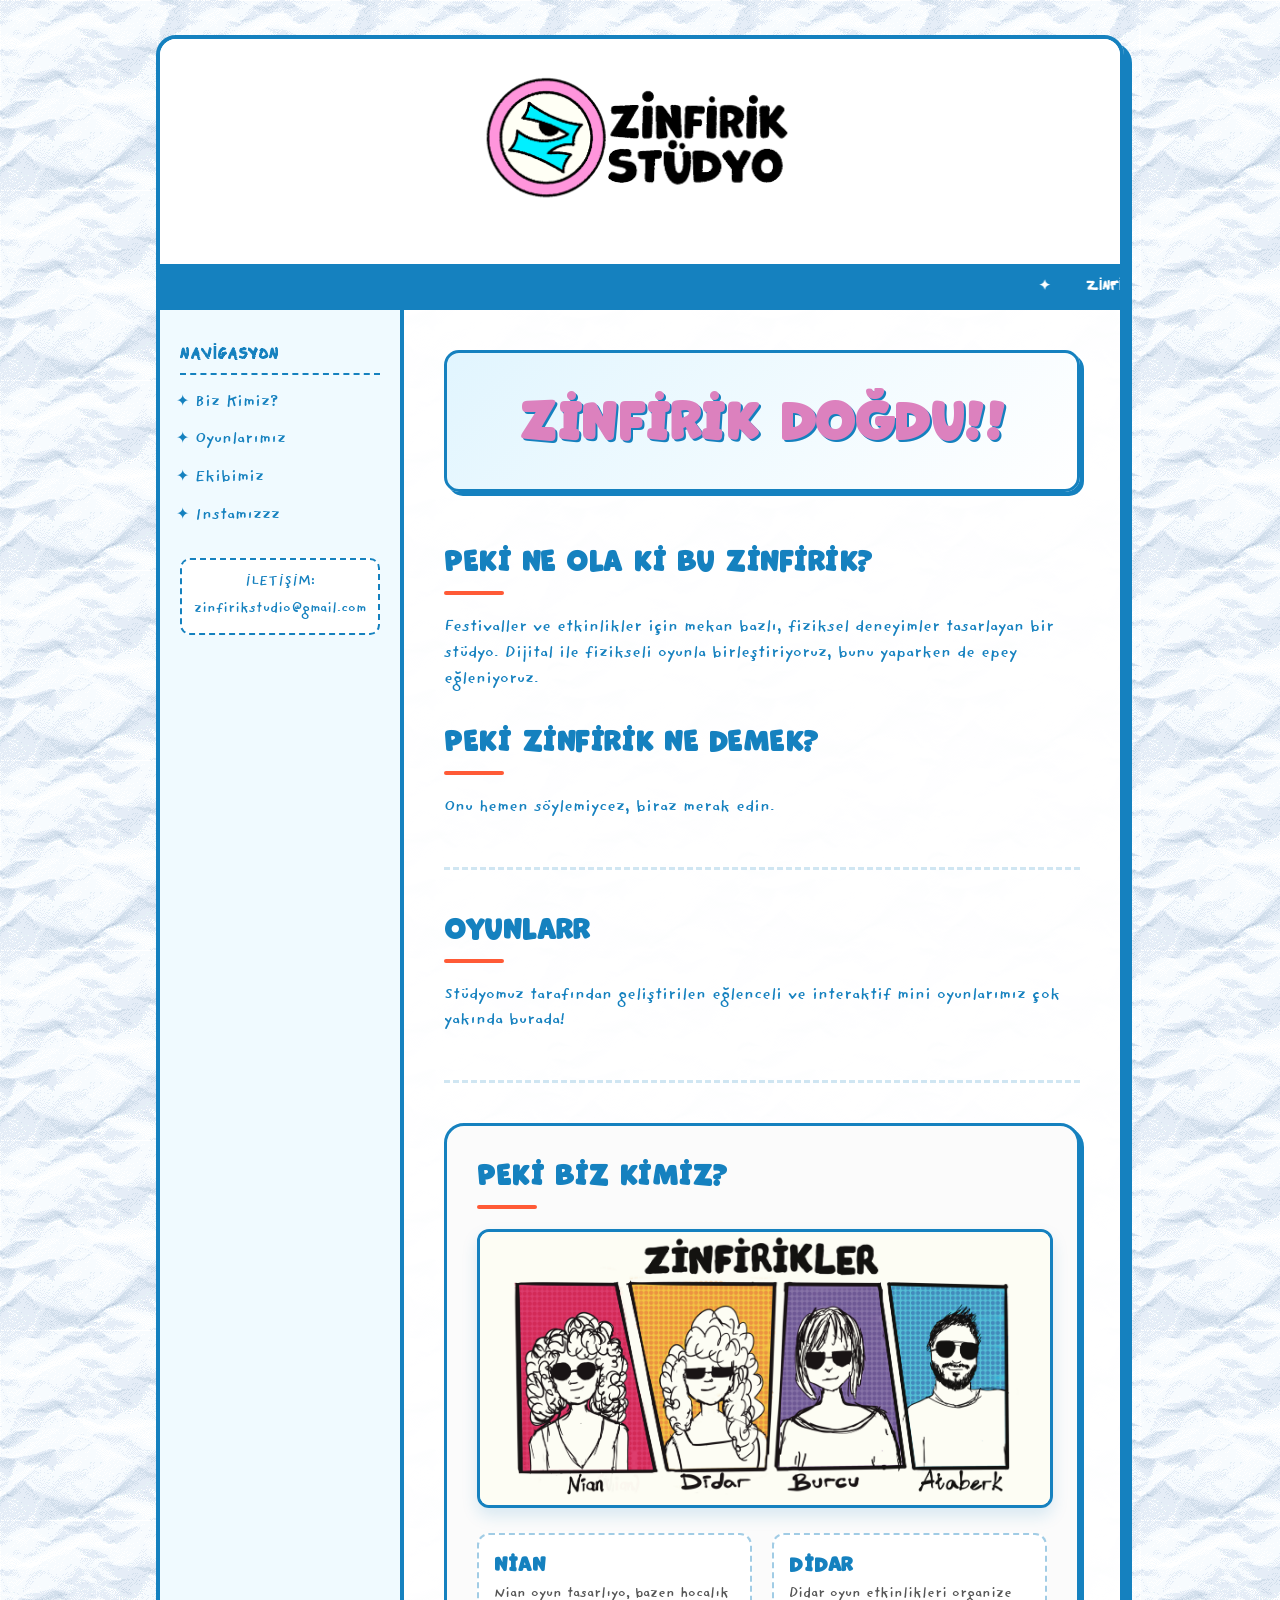
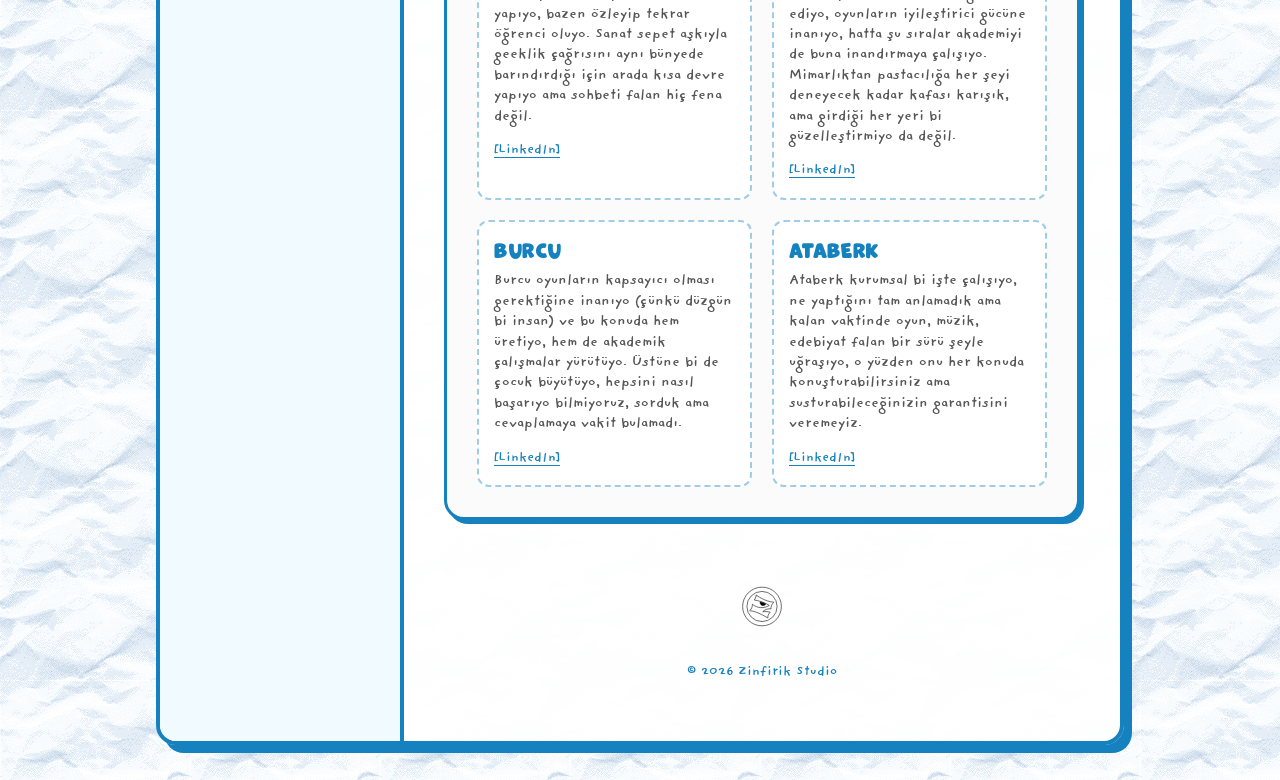
==== commit 349d76f1: "url duzenlemesi" ====
--- a/index.html
+++ b/index.html
@@ -74,7 +74,7 @@
                     </div>
                     <div class="bio-card">
                         <h4>Didar</h4>
-                        <p>Didar oyun etkinlikleri organize ediyo, oyunların iyileştirici gücüne inanıyo, hatta şu sıralar akademiyi de buna inandırmaya çalışıyo. Mimarlıktan pastacılığa her şeyi deneyecek kadar kafası karışık, ama girdiği her yeri bi güzelleştirmiyo da değil.🥹</p>
+                        <p>Didar oyun etkinlikleri organize ediyo, oyunların iyileştirici gücüne inanıyo, hatta şu sıralar akademiyi de buna inandırmaya çalışıyo. Mimarlıktan pastacılığa her şeyi deneyecek kadar kafası karışık, ama girdiği her yeri bi güzelleştirmiyo da değil.</p>
                         <a href="https://www.linkedin.com/in/meral-didar-aglac/" target="_blank">[LinkedIn]</a>
                     </div>
                     <div class="bio-card">
